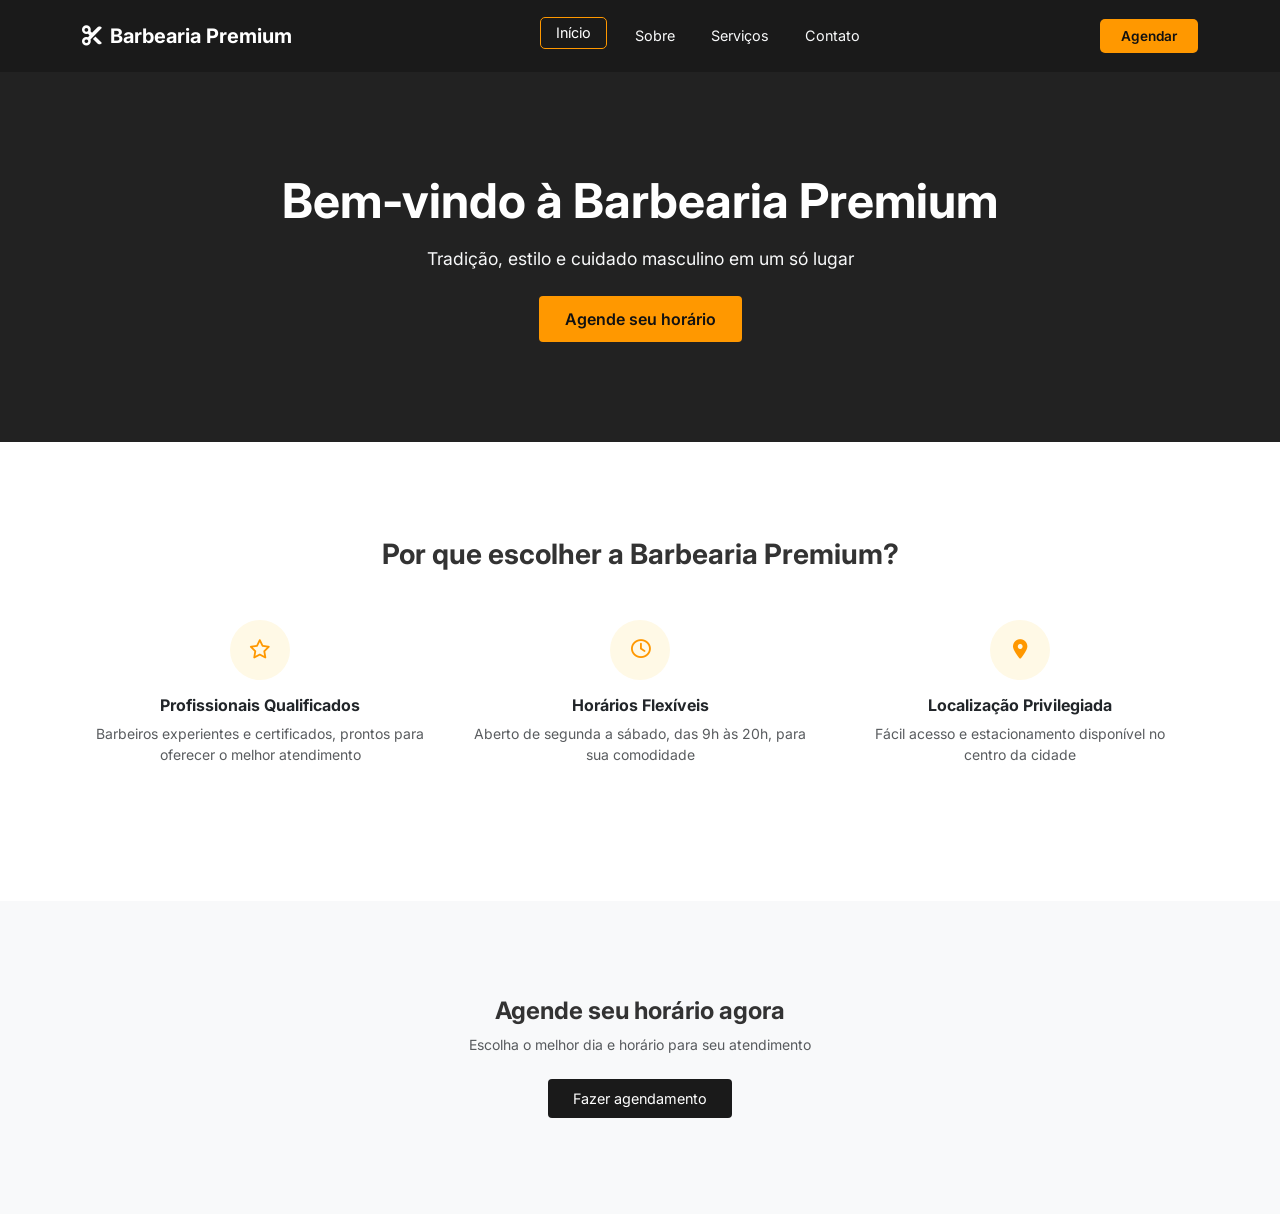
==== index.html @ 0b0b5b48 "teste" ====
<!DOCTYPE html>
<html lang="pt-BR">
<head>
    <meta charset="UTF-8">
    <meta name="viewport" content="width=device-width, initial-scale=1.0">
    <title>Barbearia Premium</title>
    <!-- Bootstrap CSS -->
    <link href="https://cdn.jsdelivr.net/npm/bootstrap@5.3.0/dist/css/bootstrap.min.css" rel="stylesheet">
    <!-- Font Awesome -->
    <link rel="stylesheet" href="https://cdnjs.cloudflare.com/ajax/libs/font-awesome/6.4.0/css/all.min.css">
    <link rel="stylesheet" href="style.css">
</head>
<body>
    <!-- Navbar -->
    <nav class="navbar navbar-expand-lg custom-navbar py-3">
        <div class="container">
            <a class="navbar-brand text-white d-flex align-items-center fw-bold" href="index.html">
                <i class="fa-solid fa-scissors me-2"></i> Barbearia Premium
            </a>
            <button class="navbar-toggler bg-light" type="button" data-bs-toggle="collapse" data-bs-target="#navbarNav">
                <span class="navbar-toggler-icon"></span>
            </button>
            <div class="collapse navbar-collapse justify-content-center" id="navbarNav">
                <ul class="navbar-nav">
                    <li class="nav-item">
                        <a class="nav-link custom-active" href="index.html">Início</a>
                    </li>
                    <li class="nav-item">
                        <a class="nav-link text-light" href="#">Sobre</a>
                    </li>
                    <li class="nav-item">
                        <a class="nav-link text-light" href="index.html#servicos">Serviços</a>
                    </li>
                    <li class="nav-item">
                        <a class="nav-link text-light" href="#">Contato</a>
                    </li>
                </ul>
            </div>
            <div class="d-none d-lg-block">
                <a href="agendamento.html" class="btn custom-btn-nav">Agendar</a>
            </div>
        </div>
    </nav>

    <!-- Hero Section -->
    <section class="hero-section text-white text-center d-flex align-items-center justify-content-center">
        <div class="container">
            <h1 class="display-5 fw-bold mb-3">Bem-vindo à Barbearia Premium</h1>
            <p class="mb-4 text-light" style="font-size: 1.1rem;">Tradição, estilo e cuidado masculino em um só lugar</p>
            <a href="agendamento.html" class="btn custom-btn-hero">Agende seu horário</a>
        </div>
    </section>

    <!-- Features Section -->
    <section class="features-section py-5 bg-white">
        <div class="container py-5">
            <h3 class="text-center mb-5 fw-bold" style="color: #333;">Por que escolher a Barbearia Premium?</h3>
            <div class="row text-center mt-5">
                <div class="col-md-4 mb-4 px-4">
                    <div class="feature-icon-wrapper mb-3 mx-auto">
                        <i class="fa-regular fa-star"></i>
                    </div>
                    <h6 class="fw-bold mb-2">Profissionais Qualificados</h6>
                    <p class="text-muted small">Barbeiros experientes e certificados, prontos para oferecer o melhor atendimento</p>
                </div>
                <div class="col-md-4 mb-4 px-4">
                    <div class="feature-icon-wrapper mb-3 mx-auto">
                        <i class="fa-regular fa-clock"></i>
                    </div>
                    <h6 class="fw-bold mb-2">Horários Flexíveis</h6>
                    <p class="text-muted small">Aberto de segunda a sábado, das 9h às 20h, para sua comodidade</p>
                </div>
                <div class="col-md-4 mb-4 px-4">
                    <div class="feature-icon-wrapper mb-3 mx-auto">
                        <i class="fa-solid fa-location-dot"></i>
                    </div>
                    <h6 class="fw-bold mb-2">Localização Privilegiada</h6>
                    <p class="text-muted small">Fácil acesso e estacionamento disponível no centro da cidade</p>
                </div>
            </div>
        </div>
    </section>

    <!-- CTA Section -->
    <section class="cta-section py-5 text-center" style="background-color: #f8f9fa;">
        <div class="container py-5">
            <h4 class="fw-bold mb-2" style="color: #333;">Agende seu horário agora</h4>
            <p class="text-muted mb-4 small">Escolha o melhor dia e horário para seu atendimento</p>
            <a href="agendamento.html" class="btn custom-btn-dark px-4 py-2 text-white">Fazer agendamento</a>
        </div>
    </section>

    <!-- Bootstrap JS -->
    <script src="https://cdn.jsdelivr.net/npm/bootstrap@5.3.0/dist/js/bootstrap.bundle.min.js"></script>
</body>
</html>
---- style.css ----
/* Custom CSS for Barbearia Premium */
@import url('https://fonts.googleapis.com/css2?family=Inter:wght@400;500;600;700&display=swap');

body {
    font-family: 'Inter', sans-serif;
    display: flex;
    flex-direction: column;
    min-height: 100vh;
}

/* Navbar */
.custom-navbar {
    background-color: #1a1a1a;
}
.custom-navbar .nav-link {
    font-size: 0.9rem;
    margin: 0 10px;
}
.custom-active {
    color: #fff !important;
    border: 1px solid #ff9800;
    border-radius: 5px;
    padding: 4px 15px !important;
}

/* Buttons */
.custom-btn-nav {
    background-color: #ff9800;
    color: #111;
    font-weight: 600;
    font-size: 0.85rem;
    padding: 6px 20px;
    border-radius: 5px;
}
.custom-btn-nav:hover {
    background-color: #e68a00;
    color: #111;
}

.custom-btn-hero {
    background-color: #ff9800;
    color: #111;
    font-weight: 600;
    padding: 10px 25px;
    border-radius: 4px;
}
.custom-btn-hero:hover {
    background-color: #e68a00;
    color: #111;
}

.custom-btn-dark {
    background-color: #1a1a1a;
    border-radius: 4px;
    font-size: 0.9rem;
}
.custom-btn-dark:hover {
    background-color: #000;
    color: #fff;
}

/* Hero Section */
.hero-section {
    background-color: #222222;
    padding: 100px 0;
}

/* Feature Icons */
.feature-icon-wrapper {
    width: 60px;
    height: 60px;
    border-radius: 50%;
    background-color: #fff9e6; /* Light yellow */
    display: flex;
    align-items: center;
    justify-content: center;
    font-size: 1.2rem;
    color: #ff9800;
}

/* Old styling kept for other pages */
.card {
    transition: transform 0.3s ease, box-shadow 0.3s ease;
    border: none;
    box-shadow: 0 4px 6px rgba(0,0,0,0.1);
}
.card:hover {
    transform: translateY(-5px);
    box-shadow: 0 8px 15px rgba(0,0,0,0.2);
}
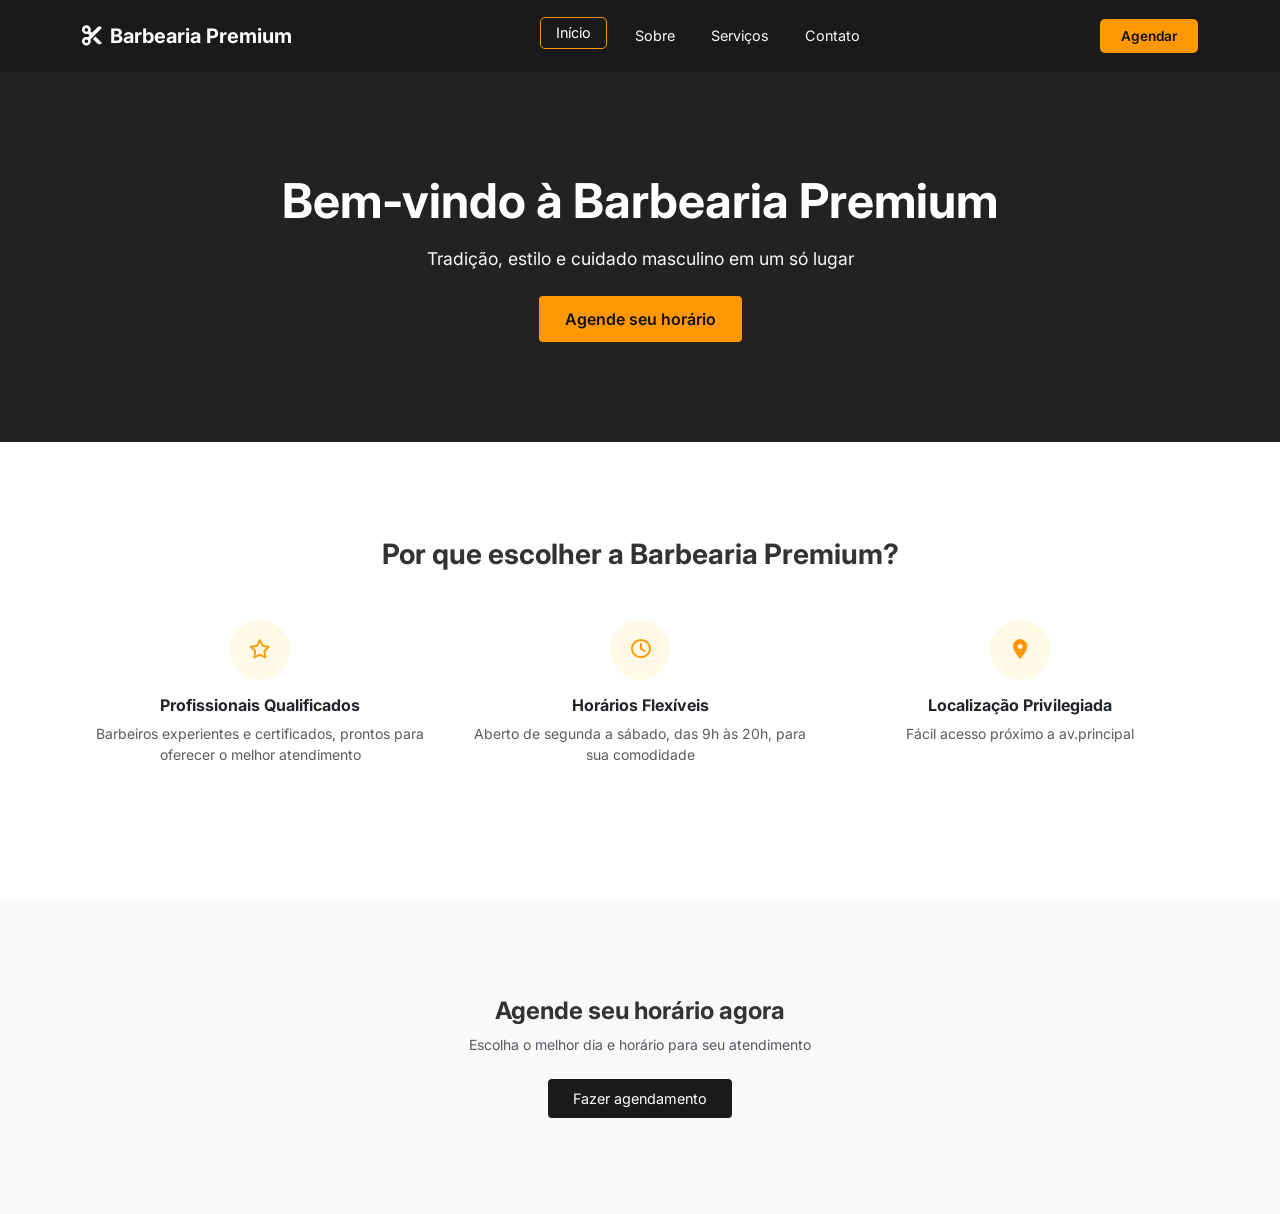
==== commit 106ed584: "Feat: criar paginas sobre, servicos, contato e novo calendario de agendamento" ====
--- a/index.html
+++ b/index.html
@@ -1,5 +1,6 @@
 <!DOCTYPE html>
 <html lang="pt-BR">
+
 <head>
     <meta charset="UTF-8">
     <meta name="viewport" content="width=device-width, initial-scale=1.0">
@@ -10,6 +11,7 @@
     <link rel="stylesheet" href="https://cdnjs.cloudflare.com/ajax/libs/font-awesome/6.4.0/css/all.min.css">
     <link rel="stylesheet" href="style.css">
 </head>
+
 <body>
     <!-- Navbar -->
     <nav class="navbar navbar-expand-lg custom-navbar py-3">
@@ -26,13 +28,13 @@
                         <a class="nav-link custom-active" href="index.html">Início</a>
                     </li>
                     <li class="nav-item">
-                        <a class="nav-link text-light" href="#">Sobre</a>
+                        <a class="nav-link text-light" href="sobre.html">Sobre</a>
                     </li>
                     <li class="nav-item">
-                        <a class="nav-link text-light" href="index.html#servicos">Serviços</a>
+                        <a class="nav-link text-light" href="servicos.html">Serviços</a>
                     </li>
                     <li class="nav-item">
-                        <a class="nav-link text-light" href="#">Contato</a>
+                        <a class="nav-link text-light" href="contato.html">Contato</a>
                     </li>
                 </ul>
             </div>
@@ -46,7 +48,8 @@
     <section class="hero-section text-white text-center d-flex align-items-center justify-content-center">
         <div class="container">
             <h1 class="display-5 fw-bold mb-3">Bem-vindo à Barbearia Premium</h1>
-            <p class="mb-4 text-light" style="font-size: 1.1rem;">Tradição, estilo e cuidado masculino em um só lugar</p>
+            <p class="mb-4 text-light" style="font-size: 1.1rem;">Tradição, estilo e cuidado masculino em um só lugar
+            </p>
             <a href="agendamento.html" class="btn custom-btn-hero">Agende seu horário</a>
         </div>
     </section>
@@ -61,7 +64,8 @@
                         <i class="fa-regular fa-star"></i>
                     </div>
                     <h6 class="fw-bold mb-2">Profissionais Qualificados</h6>
-                    <p class="text-muted small">Barbeiros experientes e certificados, prontos para oferecer o melhor atendimento</p>
+                    <p class="text-muted small">Barbeiros experientes e certificados, prontos para oferecer o melhor
+                        atendimento</p>
                 </div>
                 <div class="col-md-4 mb-4 px-4">
                     <div class="feature-icon-wrapper mb-3 mx-auto">
@@ -75,7 +79,7 @@
                         <i class="fa-solid fa-location-dot"></i>
                     </div>
                     <h6 class="fw-bold mb-2">Localização Privilegiada</h6>
-                    <p class="text-muted small">Fácil acesso e estacionamento disponível no centro da cidade</p>
+                    <p class="text-muted small">Fácil acesso próximo a av.principal</p>
                 </div>
             </div>
         </div>
@@ -93,4 +97,5 @@
     <!-- Bootstrap JS -->
     <script src="https://cdn.jsdelivr.net/npm/bootstrap@5.3.0/dist/js/bootstrap.bundle.min.js"></script>
 </body>
-</html>
+
+</html>
--- a/style.css
+++ b/style.css
@@ -88,3 +88,76 @@
     transform: translateY(-5px);
     box-shadow: 0 8px 15px rgba(0,0,0,0.2);
 }
+
+/* Calendar Styles */
+.calendar-header {
+    display: grid;
+    grid-template-columns: repeat(7, 1fr);
+    text-align: center;
+    font-weight: 600;
+    color: #666;
+    margin-bottom: 10px;
+    font-size: 0.85rem;
+}
+.calendar-grid {
+    display: grid;
+    grid-template-columns: repeat(7, 1fr);
+    gap: 5px;
+}
+.calendar-day {
+    aspect-ratio: 1;
+    display: flex;
+    align-items: center;
+    justify-content: center;
+    border-radius: 5px;
+    cursor: pointer;
+    font-size: 0.9rem;
+    transition: all 0.2s ease;
+}
+.calendar-day:hover:not(.disabled) {
+    background-color: #f0f0f0;
+}
+.calendar-day.disabled {
+    color: #ccc;
+    cursor: not-allowed;
+}
+.calendar-day.selected {
+    background-color: #1a1a1a;
+    color: #fff;
+    font-weight: bold;
+}
+
+/* Time Slots */
+.time-slots-grid {
+    display: grid;
+    grid-template-columns: repeat(3, 1fr);
+    gap: 10px;
+}
+.time-slot {
+    border: 1px solid #ddd;
+    border-radius: 5px;
+    padding: 8px 0;
+    text-align: center;
+    cursor: pointer;
+    font-size: 0.85rem;
+    font-weight: 500;
+    transition: all 0.2s ease;
+}
+.time-slot:hover {
+    border-color: #1a1a1a;
+}
+.time-slot.selected {
+    background-color: #ff9800;
+    color: #111;
+    border-color: #ff9800;
+}
+
+/* Dark Form Controls */
+.form-control-dark, .form-control-dark:focus {
+    background-color: #2a2a2a;
+    border: 1px solid #444;
+    color: #fff;
+}
+.form-control-dark::placeholder {
+    color: #888;
+}
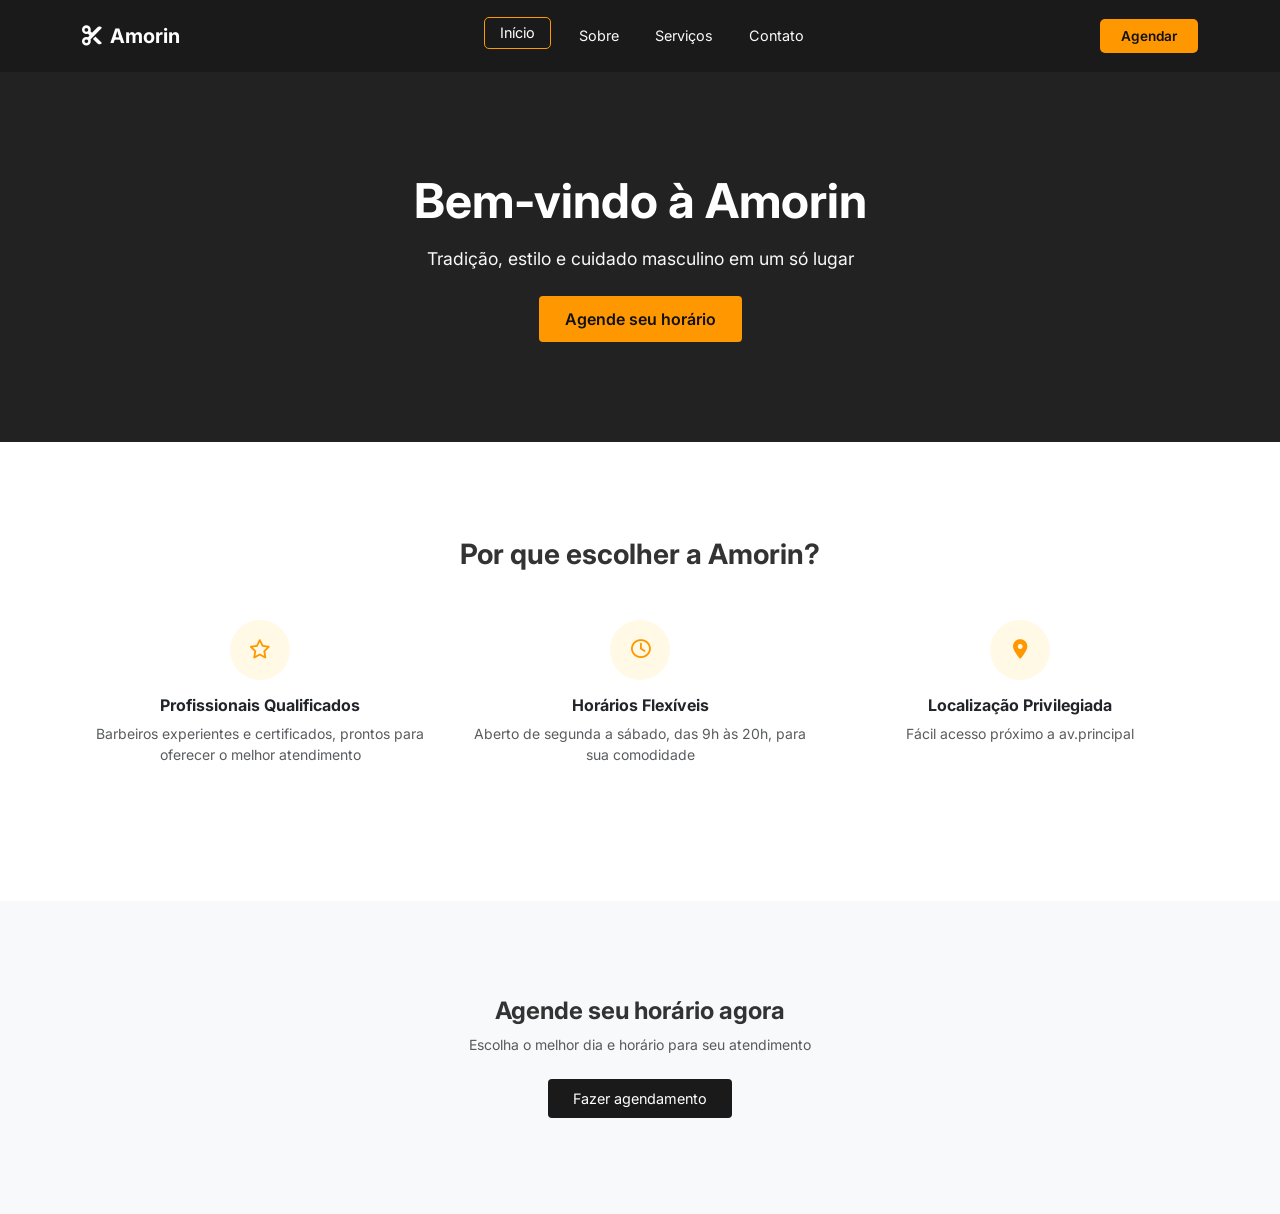
==== commit 80716979: "Refactor: Alterado o nome da barbearia" ====
--- a/index.html
+++ b/index.html
@@ -4,20 +4,17 @@
 <head>
     <meta charset="UTF-8">
     <meta name="viewport" content="width=device-width, initial-scale=1.0">
-    <title>Barbearia Premium</title>
-    <!-- Bootstrap CSS -->
+    <title>Amorin</title>
     <link href="https://cdn.jsdelivr.net/npm/bootstrap@5.3.0/dist/css/bootstrap.min.css" rel="stylesheet">
-    <!-- Font Awesome -->
     <link rel="stylesheet" href="https://cdnjs.cloudflare.com/ajax/libs/font-awesome/6.4.0/css/all.min.css">
     <link rel="stylesheet" href="style.css">
 </head>
 
 <body>
-    <!-- Navbar -->
     <nav class="navbar navbar-expand-lg custom-navbar py-3">
         <div class="container">
             <a class="navbar-brand text-white d-flex align-items-center fw-bold" href="index.html">
-                <i class="fa-solid fa-scissors me-2"></i> Barbearia Premium
+                <i class="fa-solid fa-scissors me-2"></i> Amorin
             </a>
             <button class="navbar-toggler bg-light" type="button" data-bs-toggle="collapse" data-bs-target="#navbarNav">
                 <span class="navbar-toggler-icon"></span>
@@ -44,20 +41,18 @@
         </div>
     </nav>
 
-    <!-- Hero Section -->
     <section class="hero-section text-white text-center d-flex align-items-center justify-content-center">
         <div class="container">
-            <h1 class="display-5 fw-bold mb-3">Bem-vindo à Barbearia Premium</h1>
+            <h1 class="display-5 fw-bold mb-3">Bem-vindo à Amorin</h1>
             <p class="mb-4 text-light" style="font-size: 1.1rem;">Tradição, estilo e cuidado masculino em um só lugar
             </p>
             <a href="agendamento.html" class="btn custom-btn-hero">Agende seu horário</a>
         </div>
     </section>
 
-    <!-- Features Section -->
     <section class="features-section py-5 bg-white">
         <div class="container py-5">
-            <h3 class="text-center mb-5 fw-bold" style="color: #333;">Por que escolher a Barbearia Premium?</h3>
+            <h3 class="text-center mb-5 fw-bold" style="color: #333;">Por que escolher a Amorin?</h3>
             <div class="row text-center mt-5">
                 <div class="col-md-4 mb-4 px-4">
                     <div class="feature-icon-wrapper mb-3 mx-auto">
@@ -85,7 +80,6 @@
         </div>
     </section>
 
-    <!-- CTA Section -->
     <section class="cta-section py-5 text-center" style="background-color: #f8f9fa;">
         <div class="container py-5">
             <h4 class="fw-bold mb-2" style="color: #333;">Agende seu horário agora</h4>
@@ -94,7 +88,6 @@
         </div>
     </section>
 
-    <!-- Bootstrap JS -->
     <script src="https://cdn.jsdelivr.net/npm/bootstrap@5.3.0/dist/js/bootstrap.bundle.min.js"></script>
 </body>
 
--- a/style.css
+++ b/style.css
@@ -1,4 +1,3 @@
-/* Custom CSS for Barbearia Premium */
 @import url('https://fonts.googleapis.com/css2?family=Inter:wght@400;500;600;700&display=swap');
 
 body {
@@ -8,14 +7,15 @@
     min-height: 100vh;
 }
 
-/* Navbar */
 .custom-navbar {
     background-color: #1a1a1a;
 }
+
 .custom-navbar .nav-link {
     font-size: 0.9rem;
     margin: 0 10px;
 }
+
 .custom-active {
     color: #fff !important;
     border: 1px solid #ff9800;
@@ -32,6 +32,7 @@
     padding: 6px 20px;
     border-radius: 5px;
 }
+
 .custom-btn-nav:hover {
     background-color: #e68a00;
     color: #111;
@@ -44,6 +45,7 @@
     padding: 10px 25px;
     border-radius: 4px;
 }
+
 .custom-btn-hero:hover {
     background-color: #e68a00;
     color: #111;
@@ -54,23 +56,22 @@
     border-radius: 4px;
     font-size: 0.9rem;
 }
+
 .custom-btn-dark:hover {
     background-color: #000;
     color: #fff;
 }
 
-/* Hero Section */
 .hero-section {
     background-color: #222222;
     padding: 100px 0;
 }
 
-/* Feature Icons */
 .feature-icon-wrapper {
     width: 60px;
     height: 60px;
     border-radius: 50%;
-    background-color: #fff9e6; /* Light yellow */
+    background-color: #fff9e6;
     display: flex;
     align-items: center;
     justify-content: center;
@@ -78,18 +79,17 @@
     color: #ff9800;
 }
 
-/* Old styling kept for other pages */
 .card {
     transition: transform 0.3s ease, box-shadow 0.3s ease;
     border: none;
-    box-shadow: 0 4px 6px rgba(0,0,0,0.1);
+    box-shadow: 0 4px 6px rgba(0, 0, 0, 0.1);
 }
+
 .card:hover {
     transform: translateY(-5px);
-    box-shadow: 0 8px 15px rgba(0,0,0,0.2);
+    box-shadow: 0 8px 15px rgba(0, 0, 0, 0.2);
 }
 
-/* Calendar Styles */
 .calendar-header {
     display: grid;
     grid-template-columns: repeat(7, 1fr);
@@ -99,11 +99,13 @@
     margin-bottom: 10px;
     font-size: 0.85rem;
 }
+
 .calendar-grid {
     display: grid;
     grid-template-columns: repeat(7, 1fr);
     gap: 5px;
 }
+
 .calendar-day {
     aspect-ratio: 1;
     display: flex;
@@ -114,25 +116,28 @@
     font-size: 0.9rem;
     transition: all 0.2s ease;
 }
+
 .calendar-day:hover:not(.disabled) {
     background-color: #f0f0f0;
 }
+
 .calendar-day.disabled {
     color: #ccc;
     cursor: not-allowed;
 }
+
 .calendar-day.selected {
     background-color: #1a1a1a;
     color: #fff;
     font-weight: bold;
 }
 
-/* Time Slots */
 .time-slots-grid {
     display: grid;
     grid-template-columns: repeat(3, 1fr);
     gap: 10px;
 }
+
 .time-slot {
     border: 1px solid #ddd;
     border-radius: 5px;
@@ -143,21 +148,24 @@
     font-weight: 500;
     transition: all 0.2s ease;
 }
+
 .time-slot:hover {
     border-color: #1a1a1a;
 }
+
 .time-slot.selected {
     background-color: #ff9800;
     color: #111;
     border-color: #ff9800;
 }
 
-/* Dark Form Controls */
-.form-control-dark, .form-control-dark:focus {
+.form-control-dark,
+.form-control-dark:focus {
     background-color: #2a2a2a;
     border: 1px solid #444;
     color: #fff;
 }
+
 .form-control-dark::placeholder {
     color: #888;
-}
+}
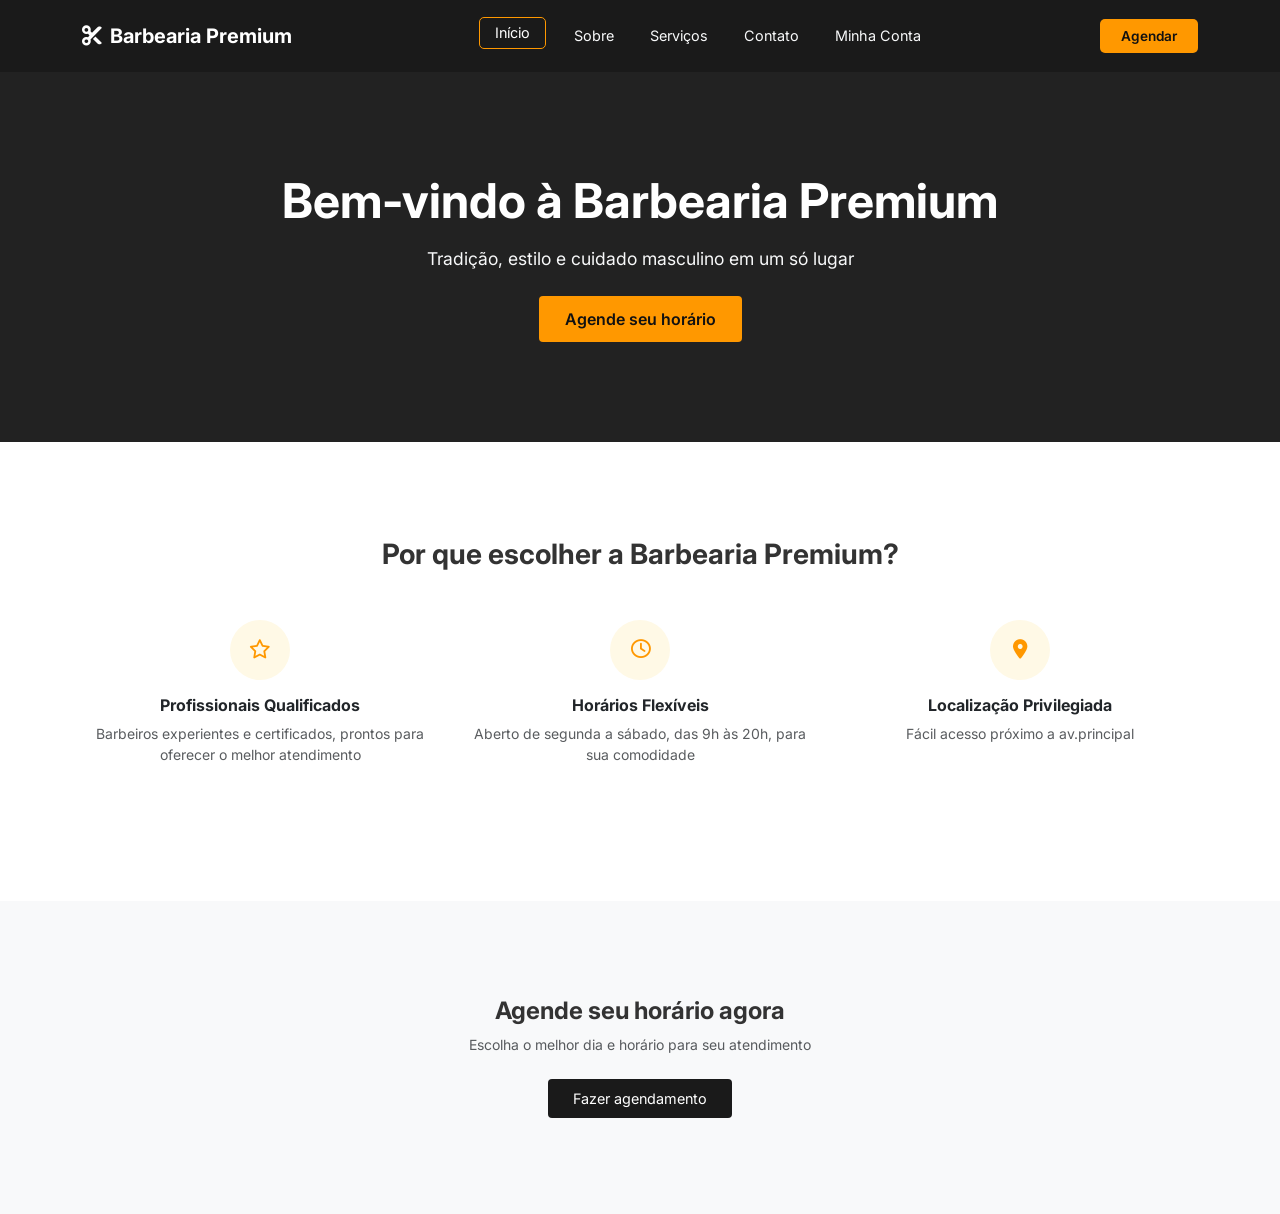
==== commit dca72a4e: "feat(auth): persistir agendamentos e adicionar login por telefone via localstorage" ====
--- a/index.html
+++ b/index.html
@@ -4,7 +4,7 @@
 <head>
     <meta charset="UTF-8">
     <meta name="viewport" content="width=device-width, initial-scale=1.0">
-    <title>Amorin</title>
+    <title>Barbearia Premium</title>
     <link href="https://cdn.jsdelivr.net/npm/bootstrap@5.3.0/dist/css/bootstrap.min.css" rel="stylesheet">
     <link rel="stylesheet" href="https://cdnjs.cloudflare.com/ajax/libs/font-awesome/6.4.0/css/all.min.css">
     <link rel="stylesheet" href="style.css">
@@ -14,7 +14,7 @@
     <nav class="navbar navbar-expand-lg custom-navbar py-3">
         <div class="container">
             <a class="navbar-brand text-white d-flex align-items-center fw-bold" href="index.html">
-                <i class="fa-solid fa-scissors me-2"></i> Amorin
+                <i class="fa-solid fa-scissors me-2"></i> Barbearia Premium
             </a>
             <button class="navbar-toggler bg-light" type="button" data-bs-toggle="collapse" data-bs-target="#navbarNav">
                 <span class="navbar-toggler-icon"></span>
@@ -33,6 +33,9 @@
                     <li class="nav-item">
                         <a class="nav-link text-light" href="contato.html">Contato</a>
                     </li>
+                    <li class="nav-item">
+                        <a class="nav-link text-light nav-link-conta" href="login.html">Minha Conta</a>
+                    </li>
                 </ul>
             </div>
             <div class="d-none d-lg-block">
@@ -43,7 +46,7 @@
 
     <section class="hero-section text-white text-center d-flex align-items-center justify-content-center">
         <div class="container">
-            <h1 class="display-5 fw-bold mb-3">Bem-vindo à Amorin</h1>
+            <h1 class="display-5 fw-bold mb-3">Bem-vindo à Barbearia Premium</h1>
             <p class="mb-4 text-light" style="font-size: 1.1rem;">Tradição, estilo e cuidado masculino em um só lugar
             </p>
             <a href="agendamento.html" class="btn custom-btn-hero">Agende seu horário</a>
@@ -52,7 +55,7 @@
 
     <section class="features-section py-5 bg-white">
         <div class="container py-5">
-            <h3 class="text-center mb-5 fw-bold" style="color: #333;">Por que escolher a Amorin?</h3>
+            <h3 class="text-center mb-5 fw-bold" style="color: #333;">Por que escolher a Barbearia Premium?</h3>
             <div class="row text-center mt-5">
                 <div class="col-md-4 mb-4 px-4">
                     <div class="feature-icon-wrapper mb-3 mx-auto">
@@ -89,6 +92,7 @@
     </section>
 
     <script src="https://cdn.jsdelivr.net/npm/bootstrap@5.3.0/dist/js/bootstrap.bundle.min.js"></script>
+    <script src="storage.js"></script>
 </body>
 
 </html>
--- a/style.css
+++ b/style.css
@@ -10,12 +10,10 @@
 .custom-navbar {
     background-color: #1a1a1a;
 }
-
 .custom-navbar .nav-link {
     font-size: 0.9rem;
     margin: 0 10px;
 }
-
 .custom-active {
     color: #fff !important;
     border: 1px solid #ff9800;
@@ -32,7 +30,6 @@
     padding: 6px 20px;
     border-radius: 5px;
 }
-
 .custom-btn-nav:hover {
     background-color: #e68a00;
     color: #111;
@@ -45,7 +42,6 @@
     padding: 10px 25px;
     border-radius: 4px;
 }
-
 .custom-btn-hero:hover {
     background-color: #e68a00;
     color: #111;
@@ -56,7 +52,6 @@
     border-radius: 4px;
     font-size: 0.9rem;
 }
-
 .custom-btn-dark:hover {
     background-color: #000;
     color: #fff;
@@ -82,12 +77,11 @@
 .card {
     transition: transform 0.3s ease, box-shadow 0.3s ease;
     border: none;
-    box-shadow: 0 4px 6px rgba(0, 0, 0, 0.1);
+    box-shadow: 0 4px 6px rgba(0,0,0,0.1);
 }
-
 .card:hover {
     transform: translateY(-5px);
-    box-shadow: 0 8px 15px rgba(0, 0, 0, 0.2);
+    box-shadow: 0 8px 15px rgba(0,0,0,0.2);
 }
 
 .calendar-header {
@@ -99,13 +93,11 @@
     margin-bottom: 10px;
     font-size: 0.85rem;
 }
-
 .calendar-grid {
     display: grid;
     grid-template-columns: repeat(7, 1fr);
     gap: 5px;
 }
-
 .calendar-day {
     aspect-ratio: 1;
     display: flex;
@@ -116,16 +108,13 @@
     font-size: 0.9rem;
     transition: all 0.2s ease;
 }
-
 .calendar-day:hover:not(.disabled) {
     background-color: #f0f0f0;
 }
-
 .calendar-day.disabled {
     color: #ccc;
     cursor: not-allowed;
 }
-
 .calendar-day.selected {
     background-color: #1a1a1a;
     color: #fff;
@@ -137,7 +126,6 @@
     grid-template-columns: repeat(3, 1fr);
     gap: 10px;
 }
-
 .time-slot {
     border: 1px solid #ddd;
     border-radius: 5px;
@@ -148,24 +136,53 @@
     font-weight: 500;
     transition: all 0.2s ease;
 }
-
 .time-slot:hover {
     border-color: #1a1a1a;
 }
-
 .time-slot.selected {
     background-color: #ff9800;
     color: #111;
     border-color: #ff9800;
 }
 
-.form-control-dark,
-.form-control-dark:focus {
+.form-control-dark, .form-control-dark:focus {
     background-color: #2a2a2a;
     border: 1px solid #444;
     color: #fff;
 }
-
 .form-control-dark::placeholder {
     color: #888;
-}+}
+
+/* Abas de Autenticação e Painel da Conta */
+.auth-nav-pills .nav-link {
+    color: #bbb;
+    background-color: #222;
+    border-radius: 6px;
+    font-weight: 600;
+    font-size: 0.9rem;
+    padding: 8px 18px;
+    border: 1px solid #333;
+    transition: all 0.2s ease;
+}
+.auth-nav-pills .nav-link:hover {
+    color: #fff;
+    border-color: #555;
+}
+.auth-nav-pills .nav-link.active {
+    background-color: #ff9800 !important;
+    color: #111 !important;
+    border-color: #ff9800 !important;
+}
+
+.appointment-item {
+    background-color: #252525;
+    border: 1px solid #383838;
+    border-radius: 8px;
+    padding: 16px;
+    transition: transform 0.2s ease, border-color 0.2s ease;
+}
+.appointment-item:hover {
+    border-color: #ff9800;
+}
+
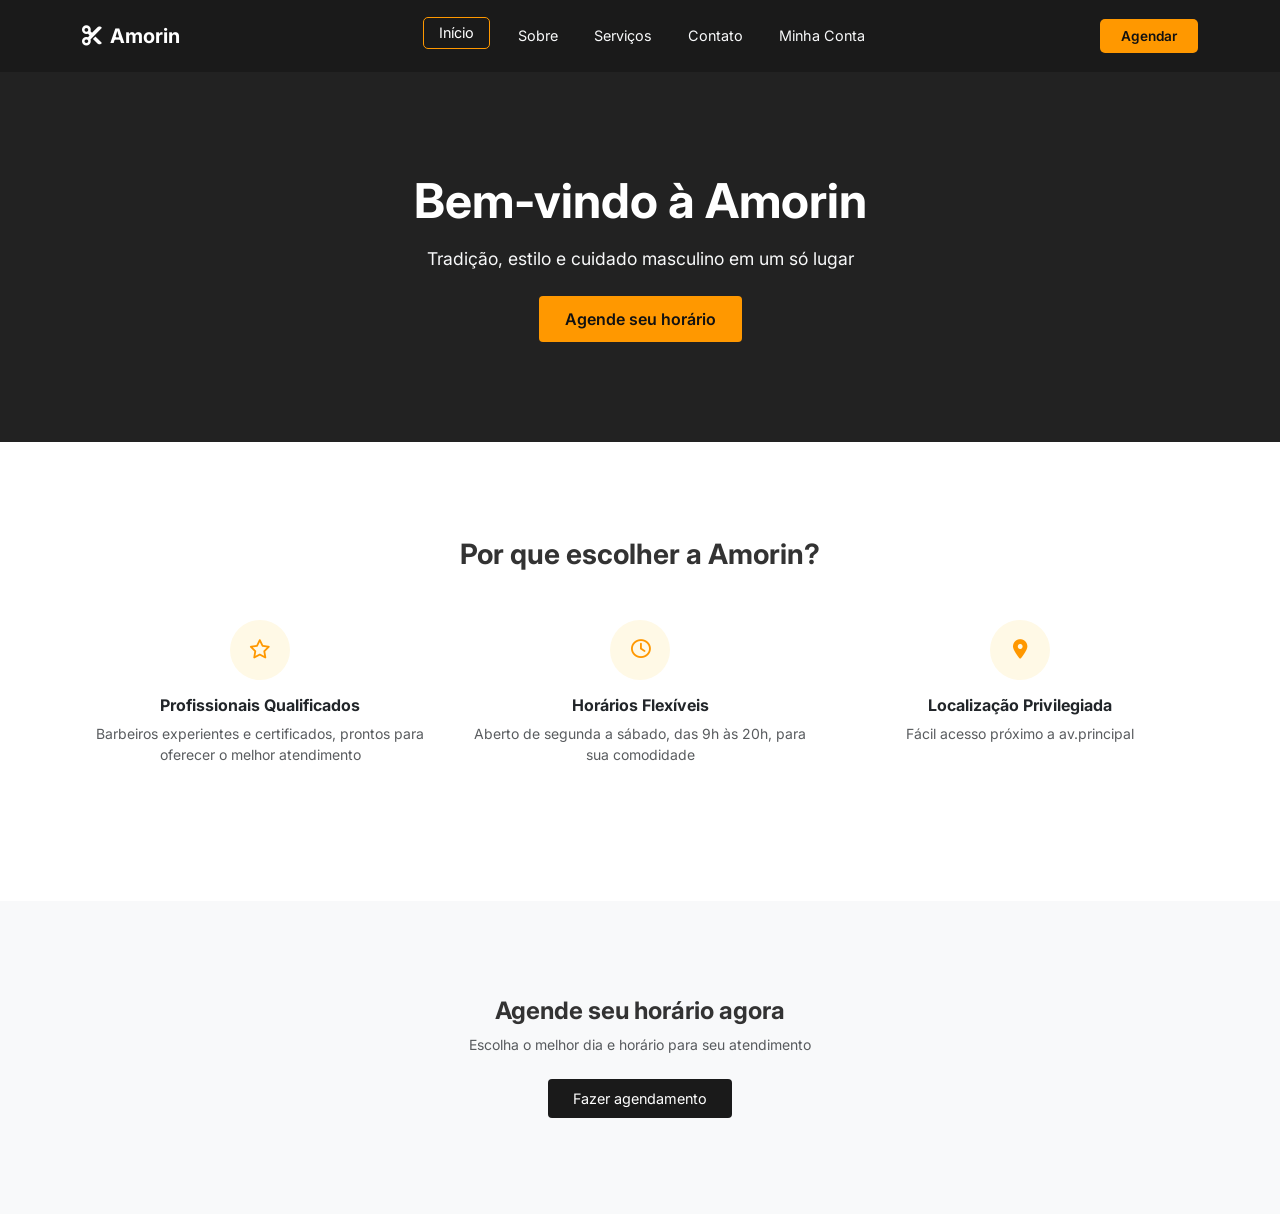
==== commit c602d6b9: "Merge branch 'main' of https://github.com/miguelccs/APS-barbearia" ====
--- a/index.html
+++ b/index.html
@@ -4,7 +4,7 @@
 <head>
     <meta charset="UTF-8">
     <meta name="viewport" content="width=device-width, initial-scale=1.0">
-    <title>Barbearia Premium</title>
+    <title>Amorin</title>
     <link href="https://cdn.jsdelivr.net/npm/bootstrap@5.3.0/dist/css/bootstrap.min.css" rel="stylesheet">
     <link rel="stylesheet" href="https://cdnjs.cloudflare.com/ajax/libs/font-awesome/6.4.0/css/all.min.css">
     <link rel="stylesheet" href="style.css">
@@ -14,7 +14,7 @@
     <nav class="navbar navbar-expand-lg custom-navbar py-3">
         <div class="container">
             <a class="navbar-brand text-white d-flex align-items-center fw-bold" href="index.html">
-                <i class="fa-solid fa-scissors me-2"></i> Barbearia Premium
+                <i class="fa-solid fa-scissors me-2"></i> Amorin
             </a>
             <button class="navbar-toggler bg-light" type="button" data-bs-toggle="collapse" data-bs-target="#navbarNav">
                 <span class="navbar-toggler-icon"></span>
@@ -46,7 +46,7 @@
 
     <section class="hero-section text-white text-center d-flex align-items-center justify-content-center">
         <div class="container">
-            <h1 class="display-5 fw-bold mb-3">Bem-vindo à Barbearia Premium</h1>
+            <h1 class="display-5 fw-bold mb-3">Bem-vindo à Amorin</h1>
             <p class="mb-4 text-light" style="font-size: 1.1rem;">Tradição, estilo e cuidado masculino em um só lugar
             </p>
             <a href="agendamento.html" class="btn custom-btn-hero">Agende seu horário</a>
@@ -55,7 +55,7 @@
 
     <section class="features-section py-5 bg-white">
         <div class="container py-5">
-            <h3 class="text-center mb-5 fw-bold" style="color: #333;">Por que escolher a Barbearia Premium?</h3>
+            <h3 class="text-center mb-5 fw-bold" style="color: #333;">Por que escolher a Amorin?</h3>
             <div class="row text-center mt-5">
                 <div class="col-md-4 mb-4 px-4">
                     <div class="feature-icon-wrapper mb-3 mx-auto">
--- a/style.css
+++ b/style.css
@@ -10,10 +10,12 @@
 .custom-navbar {
     background-color: #1a1a1a;
 }
+
 .custom-navbar .nav-link {
     font-size: 0.9rem;
     margin: 0 10px;
 }
+
 .custom-active {
     color: #fff !important;
     border: 1px solid #ff9800;
@@ -30,6 +32,7 @@
     padding: 6px 20px;
     border-radius: 5px;
 }
+
 .custom-btn-nav:hover {
     background-color: #e68a00;
     color: #111;
@@ -42,6 +45,7 @@
     padding: 10px 25px;
     border-radius: 4px;
 }
+
 .custom-btn-hero:hover {
     background-color: #e68a00;
     color: #111;
@@ -52,6 +56,7 @@
     border-radius: 4px;
     font-size: 0.9rem;
 }
+
 .custom-btn-dark:hover {
     background-color: #000;
     color: #fff;
@@ -77,11 +82,12 @@
 .card {
     transition: transform 0.3s ease, box-shadow 0.3s ease;
     border: none;
-    box-shadow: 0 4px 6px rgba(0,0,0,0.1);
-}
+    box-shadow: 0 4px 6px rgba(0, 0, 0, 0.1);
+}
+
 .card:hover {
     transform: translateY(-5px);
-    box-shadow: 0 8px 15px rgba(0,0,0,0.2);
+    box-shadow: 0 8px 15px rgba(0, 0, 0, 0.2);
 }
 
 .calendar-header {
@@ -93,11 +99,13 @@
     margin-bottom: 10px;
     font-size: 0.85rem;
 }
+
 .calendar-grid {
     display: grid;
     grid-template-columns: repeat(7, 1fr);
     gap: 5px;
 }
+
 .calendar-day {
     aspect-ratio: 1;
     display: flex;
@@ -108,13 +116,16 @@
     font-size: 0.9rem;
     transition: all 0.2s ease;
 }
+
 .calendar-day:hover:not(.disabled) {
     background-color: #f0f0f0;
 }
+
 .calendar-day.disabled {
     color: #ccc;
     cursor: not-allowed;
 }
+
 .calendar-day.selected {
     background-color: #1a1a1a;
     color: #fff;
@@ -126,6 +137,7 @@
     grid-template-columns: repeat(3, 1fr);
     gap: 10px;
 }
+
 .time-slot {
     border: 1px solid #ddd;
     border-radius: 5px;
@@ -136,20 +148,24 @@
     font-weight: 500;
     transition: all 0.2s ease;
 }
+
 .time-slot:hover {
     border-color: #1a1a1a;
 }
+
 .time-slot.selected {
     background-color: #ff9800;
     color: #111;
     border-color: #ff9800;
 }
 
-.form-control-dark, .form-control-dark:focus {
+.form-control-dark,
+.form-control-dark:focus {
     background-color: #2a2a2a;
     border: 1px solid #444;
     color: #fff;
 }
+
 .form-control-dark::placeholder {
     color: #888;
 }
